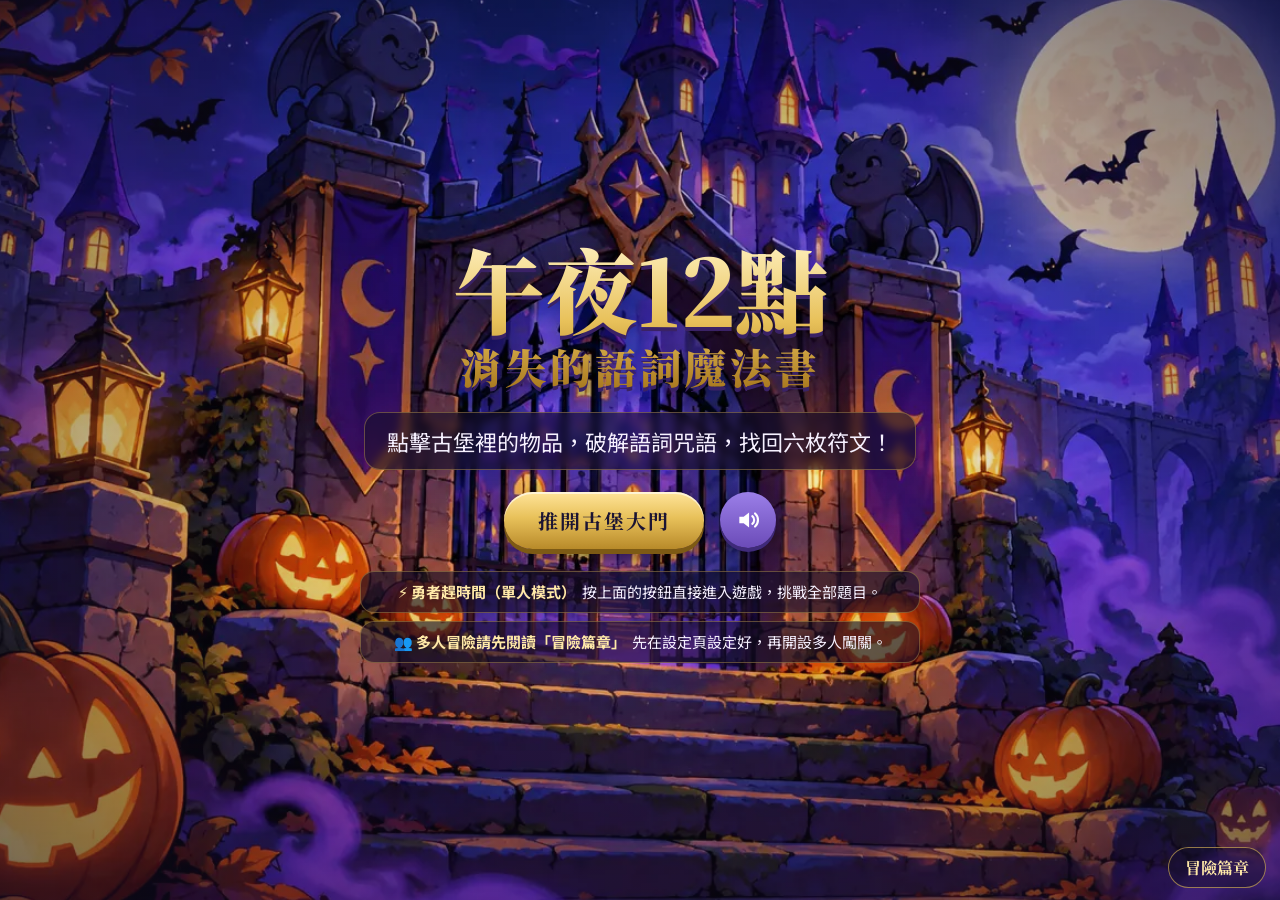
==== index.html @ 828355cd "逐字批改、全班作答監控、學生遮住答案 - 田字格題一字一格、一字 60 分，老師每個字分開批改（多人、單人都一樣） - 多人模式作答中可開全畫面全班作答監控：學生邊寫邊同步，預設遮住，可全開／全關、點" ====
<!DOCTYPE html>
<html lang="zh-Hant-TW">
<head>
<meta charset="UTF-8">
<meta name="viewport" content="width=device-width, initial-scale=1.0, viewport-fit=cover">
<title>語詞闖關遊戲</title>
<link rel="preconnect" href="https://fonts.googleapis.com">
<link rel="stylesheet" href="https://fonts.googleapis.com/css2?family=Noto+Serif+TC:wght@700;900&family=Noto+Sans+TC:wght@400;700&display=swap">
<link rel="stylesheet" href="style.css">
</head>
<body>
<main id="app">
  <!-- 首頁 -->
  <section id="screen-start" class="screen active">
    <div class="bg" id="start-bg"></div><div class="veil"></div><div class="motes"></div>
    <div class="start-inner">
      <h1 id="game-title"></h1>
      <p id="instructions"></p>
      <div class="start-actions">
        <button id="btn-start" class="btn btn-gold" type="button">開始</button>
        <button id="btn-speak" class="btn btn-round" type="button" aria-label="朗讀說明">
          <svg viewBox="0 0 24 24" width="26" height="26" aria-hidden="true"><path d="M4 9h4l5-4v14l-5-4H4z" fill="currentColor"/><path d="M16 8.5a4.5 4.5 0 0 1 0 7M18.5 6a8 8 0 0 1 0 12" stroke="currentColor" stroke-width="2" fill="none" stroke-linecap="round"/></svg>
        </button>
      </div>
      <div class="start-notes">
        <div class="sn"><b>⚡ 勇者趕時間（單人模式）</b>按上面的按鈕直接進入遊戲，挑戰全部題目。</div>
        <a class="sn link" href="adventure.html"><b>👥 多人冒險請先閱讀「冒險篇章」</b>先在設定頁設定好，再開設多人闖關。</a>
      </div>
    </div>
    <span id="custom-tag" class="custom-tag hidden">使用老師自訂題目</span>
    <a class="teacher-link" href="adventure.html">冒險篇章</a>
  </section>

  <!-- 故事 -->
  <section id="screen-story" class="screen">
    <div class="bg" id="story-bg"></div><div class="veil strong"></div><div class="motes"></div>
    <div class="story-wrap">
      <div id="story-card" class="parchment"></div>
      <button id="story-next" class="btn btn-gold" type="button">繼續</button>
    </div>
  </section>

  <!-- 遊戲 -->
  <section id="screen-play" class="screen">
    <div class="bg" id="scene-bg"></div><div class="veil soft"></div><div class="motes"></div>
    <header id="hud">
      <div class="hud-left"><div id="hud-room"></div><div id="hud-spells"></div></div>
      <div class="hud-mid">
        <div id="hud-clock">
          <svg viewBox="0 0 40 40" width="34" height="34" aria-hidden="true"><circle cx="20" cy="20" r="17" fill="#2a1f4a" stroke="#e8c15a" stroke-width="3"/><line id="hand-h" x1="20" y1="20" x2="20" y2="11" stroke="#f6f1ff" stroke-width="3" stroke-linecap="round"/><line id="hand-m" x1="20" y1="20" x2="20" y2="7" stroke="#f28c28" stroke-width="2" stroke-linecap="round"/><circle cx="20" cy="20" r="2.5" fill="#e8c15a"/></svg>
          <span id="clock-text">11:00</span>
        </div>
        <div id="hud-runes"></div>
      </div>
      <div class="hud-right">
        <div id="hud-score"><span class="lbl">分數</span><span id="score">0</span><span id="hud-time" class="hidden"></span></div>
        <button id="btn-grade" class="btn-small grade-btn hidden" type="button" aria-label="老師批改" title="老師長按 2 秒打開">📝<span>老師批改</span><span id="grade-badge" class="badge"></span></button>
        <button id="btn-notes" class="btn-small" type="button" aria-label="線索本">
          <svg viewBox="0 0 24 24" width="22" height="22" aria-hidden="true"><path d="M5 3h11a3 3 0 0 1 3 3v15H8a3 3 0 0 1-3-3z" fill="none" stroke="currentColor" stroke-width="2"/><path d="M9 8h6M9 12h6" stroke="currentColor" stroke-width="2" stroke-linecap="round"/></svg>
          <span>線索本</span><span id="notes-badge" class="badge hidden"></span>
        </button>
      </div>
    </header>
    <div id="scene"><div id="objects"></div><div id="gate-panel" class="hidden"></div></div>
    <button id="cat" type="button" aria-label="黑貓提示"><img id="cat-img" alt="黑貓"></button>
    <div id="bubble" class="hidden"></div>

    <div id="room-intro" class="overlay hidden"><div class="card intro-card">
      <div id="ri-num"></div><h2 id="ri-title"></h2><p id="ri-text"></p>
      <button id="ri-go" class="btn btn-gold" type="button">開始探索</button>
    </div></div>

    <div id="modal" class="overlay hidden"><div id="modal-card" class="card">
      <div id="m-head"><img id="m-img" alt=""><div class="m-headtext"><div id="m-speaker"></div><div id="m-type"></div></div>
        <button id="m-close" class="btn btn-round small" type="button" aria-label="關閉"><svg viewBox="0 0 24 24" width="18" height="18"><path d="M6 6l12 12M18 6L6 18" stroke="currentColor" stroke-width="3" stroke-linecap="round"/></svg></button>
      </div>
      <p id="m-prompt"></p><div id="m-body"></div><div id="m-feedback" class="hidden"></div>
      <div id="m-actions"><span id="m-keyhint"></span><button id="m-continue" class="btn btn-gold hidden" type="button">繼續探索</button></div>
    </div></div>

    <div id="notes" class="overlay hidden"><div class="card">
      <div class="notes-head"><h2>線索本</h2>
        <button id="notes-close" class="btn btn-round small" type="button" aria-label="關閉"><svg viewBox="0 0 24 24" width="18" height="18"><path d="M6 6l12 12M18 6L6 18" stroke="currentColor" stroke-width="3" stroke-linecap="round"/></svg></button>
      </div>
      <div id="notes-list"></div><div id="notes-runes"></div>
    </div></div>

    <div id="rune-get" class="overlay hidden"><div class="card rune-card">
      <div id="rg-rune" class="rune-big"></div><h2 id="rg-title"></h2><p id="rg-text"></p>
      <button id="rg-go" class="btn btn-gold" type="button">前往下一個房間</button>
    </div></div>
  </section>

  <!-- 結局 -->
  <section id="screen-end" class="screen">
    <div class="bg" id="end-bg"></div><div class="veil strong"></div><div class="motes"></div>
    <div class="end-inner">
      <img id="end-cat" alt="">
      <h2 id="end-title"></h2>
      <div class="final"><span class="lbl">最終分數</span><span id="final-score">0</span></div>
      <div id="end-stats"></div>
      <div id="end-review"></div>
      <div id="end-grade" class="end-grade hidden">還有 <b id="end-grade-n">0</b> 題手寫／打字題等老師批改，批改答對會再加分。<button id="end-grade-btn" class="btn btn-violet grade-btn" type="button">📝 老師批改（長按 2 秒）</button></div>
      <div class="end-btns"><button id="btn-another" class="btn btn-gold hidden" type="button">接受另一段冒險</button><button id="btn-restart" class="btn btn-gold" type="button">再玩一次</button></div>
    </div>
  </section>
  <div id="grade-ov" class="grade-ov hidden"><div class="grade-card">
    <h2>📝 老師批改</h2><p class="mute">手寫、打字題由老師判斷對錯：田字格題一個字 60 分，每個字分開批改；手寫作答、打字題整題 100 分。</p>
    <div id="grade-list"></div>
    <button id="grade-close" class="btn btn-gold" type="button">批改完成，回到遊戲</button>
  </div></div>
  <div id="fx"></div>
</main>
<script src="share.js"></script>
<script src="content.js"></script>
<script src="settings.js"></script>
<script src="game.js"></script>
</body>
</html>
---- style.css ----
:root{
  --midnight:#141a3a; --deep:#241a45; --violet:#6b4bb8; --violet2:#8f6fe0;
  --pumpkin:#f28c28; --gold:#e8c15a; --gold-dk:#b88a2a; --ghost:#f6f1ff; --ink:#1b1433;
  --good:#7ee2a8; --bad:#ff8a80; --card:rgba(30,22,60,.95);
  --serif:'Noto Serif TC','Songti TC','PMingLiU',serif;
  --sans:'Noto Sans TC','PingFang TC','Microsoft JhengHei',system-ui,sans-serif;
}
*{box-sizing:border-box}
html,body{margin:0;height:100%;height:100dvh;overflow:hidden;background:#1f1838;color:var(--ghost);font-family:var(--sans);
  -webkit-user-select:none;user-select:none;-webkit-tap-highlight-color:transparent}
img{-webkit-user-drag:none}
button{font-family:inherit;touch-action:manipulation;cursor:pointer}
button:focus{outline:none} button:focus-visible{outline:3px solid var(--gold);outline-offset:3px}
.hidden{display:none!important}
#app{position:fixed;inset:0;overflow:hidden}

/* ---------- screens ---------- */
.screen{position:absolute;inset:0;opacity:0;visibility:hidden;transition:opacity .6s ease,visibility .6s;overflow:hidden}
.screen.active{opacity:1;visibility:visible}
.bg{position:absolute;inset:-3%;background:#1f1838 center/cover no-repeat;animation:drift 28s ease-in-out infinite alternate}
@keyframes drift{from{transform:scale(1.02) translate(0,0)}to{transform:scale(1.08) translate(-1.2%,-1%)}}
.veil{position:absolute;inset:0;background:radial-gradient(ellipse at center,rgba(20,14,40,.05) 30%,rgba(20,14,40,.6) 100%)}
.veil.strong{background:rgba(18,12,38,.55)}
.veil.soft{background:linear-gradient(180deg,rgba(18,12,38,.55) 0%,rgba(18,12,38,.05) 22%,rgba(18,12,38,.1) 70%,rgba(18,12,38,.6) 100%)}
.motes{position:absolute;inset:0;pointer-events:none;overflow:hidden}
.mote{position:absolute;bottom:-10px;width:6px;height:6px;border-radius:50%;background:radial-gradient(circle,#fff6c8,rgba(232,193,90,0) 70%);
  animation:rise linear infinite;opacity:.8}
@keyframes rise{from{transform:translate(0,0)}to{transform:translate(var(--sway),-110vh);opacity:0}}

/* ---------- buttons ---------- */
.btn{border:0;border-radius:999px;font-weight:700;font-size:20px;padding:14px 34px;color:var(--ink);transition:transform .15s,filter .15s}
.btn:active{transform:scale(.96)}
.btn-gold{background:linear-gradient(180deg,#ffe49a,#e8c15a 45%,#b88a2a);font-family:var(--serif);letter-spacing:2px;
  box-shadow:0 5px 0 #7d5a14,0 10px 24px rgba(0,0,0,.45),inset 0 2px 0 rgba(255,255,255,.6)}
.btn-gold:hover{filter:brightness(1.08)}
.btn-round{width:56px;height:56px;padding:0;display:grid;place-items:center;border-radius:50%;
  background:linear-gradient(180deg,#9b7fe8,#6b4bb8);color:#fff;box-shadow:0 4px 0 #3f2a7a,0 8px 18px rgba(0,0,0,.4)}
.btn-round.small{width:38px;height:38px;box-shadow:0 3px 0 #3f2a7a}
.btn-small{display:flex;align-items:center;gap:6px;font-size:15px;padding:8px 14px;border-radius:14px;
  background:rgba(43,30,82,.85);color:var(--ghost);border:1.5px solid rgba(232,193,90,.5);position:relative}
.btn-ghost{background:transparent;border:1.5px solid rgba(232,193,90,.6);color:var(--gold);border-radius:999px;padding:8px 16px;font-size:15px}
.badge{position:absolute;top:-8px;right:-8px;background:var(--pumpkin);color:#fff;font-size:12px;min-width:20px;height:20px;border-radius:10px;
  display:grid;place-items:center;padding:0 5px;animation:pop .4s}

/* ---------- start ---------- */
.start-inner{position:relative;height:100%;display:flex;flex-direction:column;align-items:center;justify-content:center;gap:22px;padding:20px;text-align:center}
#game-title{margin:0;font-family:var(--serif);font-weight:900;font-size:clamp(46px,9vw,92px);line-height:1.1;
  background:linear-gradient(180deg,#fff2c2,#e8c15a 55%,#a8781e);-webkit-background-clip:text;background-clip:text;color:transparent;
  filter:drop-shadow(0 4px 0 #3a2266) drop-shadow(0 10px 22px rgba(0,0,0,.7));animation:titleIn 1.2s cubic-bezier(.2,.9,.3,1.2)}
#game-title .sub{display:block;font-size:.45em;letter-spacing:4px;margin-top:6px}
@keyframes titleIn{from{opacity:0;transform:translateY(-30px) scale(.9)}to{opacity:1;transform:none}}
#instructions{margin:0;max-width:640px;font-size:clamp(17px,2.4vw,22px);background:rgba(20,14,40,.6);padding:12px 22px;border-radius:16px;
  border:1px solid rgba(232,193,90,.35);backdrop-filter:blur(4px)}
.start-actions{display:flex;gap:16px;align-items:center}
.teacher-link{position:absolute;right:14px;bottom:12px;font-size:13px;color:rgba(246,241,255,.65);background:rgba(20,14,40,.5);
  border:1px solid rgba(246,241,255,.25);border-radius:999px;padding:6px 12px}
.custom-tag{position:absolute;left:14px;bottom:12px;font-size:13px;color:#ffe9a8;background:rgba(107,75,184,.6);border-radius:999px;padding:6px 12px}

/* ---------- story ---------- */
.story-wrap{position:relative;height:100%;display:flex;flex-direction:column;align-items:center;justify-content:center;gap:22px;padding:20px}
.parchment{max-width:640px;width:100%;max-height:72vh;overflow:auto;color:#3a2614;font-family:var(--serif);font-size:clamp(16px,2.2vw,20px);line-height:1.85;
  background:radial-gradient(ellipse at 30% 20%,#fbf1d6,#ecd9a8 70%,#d9be82);border-radius:10px;padding:26px 30px;
  box-shadow:0 0 0 3px #b58f4c inset,0 18px 40px rgba(0,0,0,.6);animation:unroll .7s cubic-bezier(.2,.9,.3,1.1)}
@keyframes unroll{from{opacity:0;transform:scaleY(.2)}to{opacity:1;transform:none}}
.parchment p{margin:.4em 0}
.parchment .to{font-weight:700}
.parchment .sig{text-align:right;font-weight:700;margin-top:1em}
.parchment .slam{font-size:1.2em;font-weight:900;color:#7a1f1f;text-align:center}
.story-cat{display:flex;gap:16px;align-items:center;margin-top:10px}
.story-cat img{width:110px;height:110px;object-fit:cover;border-radius:10px;border:3px solid #b58f4c;flex:none}
.shake{animation:shake .5s}
@keyframes shake{10%,90%{transform:translateX(-2px)}20%,80%{transform:translateX(4px)}30%,50%,70%{transform:translateX(-8px)}40%,60%{transform:translateX(8px)}}

/* ---------- HUD ---------- */
#hud{position:absolute;top:0;left:0;right:0;z-index:5;display:flex;justify-content:space-between;align-items:flex-start;gap:8px;padding:10px 14px}
.hud-left{font-family:var(--serif);font-size:15px;text-shadow:0 2px 4px #000;min-width:0}
#hud-room{font-weight:700;color:#ffe9a8;white-space:nowrap;overflow:hidden;text-overflow:ellipsis}
#hud-spells{font-size:13px;opacity:.85}
.hud-mid{display:flex;flex-direction:column;align-items:center;gap:4px}
#hud-clock{display:flex;align-items:center;gap:6px;font-family:var(--serif);font-weight:900;font-size:22px;text-shadow:0 2px 4px #000}
#hud-runes{display:flex;gap:5px}
.rune-dot{width:22px;height:22px;border-radius:50%;border:1.5px solid rgba(232,193,90,.55);background:rgba(20,14,40,.6);
  font-size:11px;display:grid;place-items:center;color:rgba(232,193,90,.4);font-family:var(--serif)}
.rune-dot.on{background:radial-gradient(circle,#fff6c8,#e8c15a);color:var(--ink);box-shadow:0 0 12px #e8c15a;animation:pop .5s}
.hud-right{display:flex;align-items:center;gap:10px}
#hud-score{display:flex;flex-direction:column;align-items:flex-end;line-height:1;font-family:var(--serif)}
#hud-score .lbl{font-size:12px;opacity:.8}
#score{font-size:26px;font-weight:900;color:#ffe9a8;text-shadow:0 2px 6px #000}
#score.bump{animation:bump .4s}
@keyframes bump{50%{transform:scale(1.35);color:#fff}}
@keyframes pop{0%{transform:scale(.3)}70%{transform:scale(1.2)}100%{transform:scale(1)}}

/* ---------- scene / objects ---------- */
#scene{position:absolute;inset:78px 10px 90px;display:flex;align-items:center;justify-content:center}
#objects{display:grid;grid-template-columns:repeat(4,minmax(0,1fr));gap:clamp(6px,2vw,22px) clamp(8px,2.4vw,30px);width:min(100%,940px)}
.obj{background:none;border:0;padding:0;color:var(--ghost);display:flex;flex-direction:column;align-items:center;gap:4px;
  animation:float 4.5s ease-in-out infinite;animation-delay:var(--d,0s)}
.obj:nth-child(1){--d:-.3s}.obj:nth-child(2){--d:-1.4s}.obj:nth-child(3){--d:-2.2s}.obj:nth-child(4){--d:-3.1s}.obj:nth-child(5){--d:-.9s}.obj:nth-child(6){--d:-2.7s}
@keyframes float{50%{transform:translateY(-8px)}}
.spr{position:relative;width:clamp(78px,15vw,150px);aspect-ratio:1;transition:transform .2s}
.spr img{position:relative;width:100%;height:100%;object-fit:contain;filter:hue-rotate(var(--tint,0deg)) drop-shadow(0 8px 10px rgba(0,0,0,.6));z-index:1}
.obj:not(:disabled):hover .spr{transform:scale(1.08) rotate(-2deg)}
.obj:not(:disabled):active .spr{transform:scale(.95)}
.glow{position:absolute;inset:-12%;border-radius:50%;background:radial-gradient(circle,rgba(255,230,140,.75),rgba(242,140,40,.25) 45%,rgba(0,0,0,0) 70%);
  animation:glow 2s ease-in-out infinite;z-index:0}
@keyframes glow{50%{transform:scale(1.15);opacity:.55}}
.obj .lbl{font-size:clamp(12px,1.6vw,15px);font-weight:700;background:rgba(20,14,40,.72);padding:3px 10px;border-radius:999px;
  border:1px solid rgba(232,193,90,.35);white-space:nowrap;max-width:100%;overflow:hidden;text-overflow:ellipsis}
.obj.locked{animation:none}
.obj.locked .spr img{filter:grayscale(1) brightness(.35) blur(3px)}
.obj.locked .spr::after{content:'';position:absolute;inset:-8%;background:radial-gradient(circle,rgba(200,190,230,.5),rgba(120,100,170,.15) 60%,transparent 72%);
  filter:blur(6px);animation:fog 5s ease-in-out infinite;z-index:2}
@keyframes fog{50%{transform:translateX(6px) scale(1.06);opacity:.7}}
.obj.locked .lbl{opacity:.6}
.obj.solved{animation:none;cursor:default}
.obj.solved .spr img{filter:hue-rotate(var(--tint,0deg)) saturate(.6) brightness(.7) drop-shadow(0 6px 8px rgba(0,0,0,.6))}
.check{position:absolute;right:2%;bottom:6%;z-index:3;width:38%;max-width:44px;aspect-ratio:1;border-radius:50%;display:grid;place-items:center;
  background:radial-gradient(circle,#fff6c8,#e8c15a);color:var(--ink);font-family:var(--serif);font-weight:900;font-size:clamp(13px,1.8vw,18px);
  box-shadow:0 0 14px #e8c15a;animation:pop .5s}
.obj.revealing{animation:reveal 1s cubic-bezier(.2,.9,.3,1.3)}
@keyframes reveal{0%{opacity:0;transform:scale(.4);filter:blur(8px)}100%{opacity:1;transform:none;filter:none}}
.obj.seal .spr{width:clamp(84px,16vw,160px)}
.obj.seal:not(.locked):not(.solved) .lbl{background:linear-gradient(180deg,#ffe49a,#e8c15a);color:var(--ink)}
.pointer{position:absolute;width:44px;right:-8px;bottom:-6px;z-index:4;animation:point 1.1s ease-in-out infinite;filter:drop-shadow(0 3px 4px #000)}
@keyframes point{50%{transform:translate(-8px,-8px)}}

/* ---------- cat helper ---------- */
#cat{position:absolute;left:12px;bottom:12px;z-index:6;width:clamp(64px,9vw,92px);aspect-ratio:1;border-radius:50%;padding:0;overflow:hidden;
  border:3px solid var(--gold);background:#2a1f4a;box-shadow:0 6px 18px rgba(0,0,0,.5);animation:catbob 3s ease-in-out infinite}
#cat img{width:100%;height:100%;object-fit:cover}
@keyframes catbob{50%{transform:translateY(-4px) rotate(-3deg)}}
#bubble{position:absolute;left:calc(clamp(64px,9vw,92px) + 24px);bottom:22px;z-index:6;max-width:min(420px,70vw);background:#f6f1ff;color:var(--ink);
  padding:12px 16px;border-radius:16px 16px 16px 4px;font-size:16px;line-height:1.55;box-shadow:0 8px 20px rgba(0,0,0,.45);animation:bubble .35s cubic-bezier(.2,.9,.3,1.3)}
@keyframes bubble{from{opacity:0;transform:translateY(10px) scale(.9)}to{opacity:1;transform:none}}

/* ---------- overlays & cards ---------- */
.overlay{position:absolute;inset:0;z-index:10;display:flex;align-items:center;justify-content:center;padding:14px;background:rgba(10,6,24,.55);
  backdrop-filter:blur(3px);animation:fade .3s}
@keyframes fade{from{opacity:0}}
.card{width:min(680px,100%);max-height:calc(100% - 10px);overflow:auto;background:var(--card);border:2px solid rgba(232,193,90,.55);border-radius:20px;
  padding:20px 22px;box-shadow:0 0 0 6px rgba(107,75,184,.25),0 22px 50px rgba(0,0,0,.6);animation:cardIn .4s cubic-bezier(.2,.9,.3,1.2)}
@keyframes cardIn{from{opacity:0;transform:translateY(24px) scale(.95)}to{opacity:1;transform:none}}
.intro-card{text-align:center}
#ri-num{color:var(--pumpkin);font-family:var(--serif);font-weight:700;letter-spacing:4px}
#ri-title{font-family:var(--serif);font-size:clamp(26px,4vw,36px);margin:6px 0 10px;color:#ffe9a8}
#ri-text{font-size:18px;line-height:1.8;margin:0 0 18px}
#m-head{display:flex;align-items:center;gap:12px;margin-bottom:10px}
#m-img{width:62px;height:62px;object-fit:contain;flex:none;filter:drop-shadow(0 4px 6px rgba(0,0,0,.6))}
.m-headtext{flex:1;min-width:0}
#m-speaker{font-family:var(--serif);font-weight:700;font-size:20px;color:#ffe9a8}
#m-type{font-size:13px;opacity:.75}
#m-prompt{font-size:clamp(17px,2.2vw,20px);line-height:1.8;margin:6px 0 14px}
.opts{display:flex;flex-direction:column;gap:10px}
.opts.grid{display:grid;grid-template-columns:1fr 1fr}
.opt{display:flex;align-items:center;gap:12px;text-align:left;font-size:18px;line-height:1.5;color:var(--ghost);padding:12px 14px;border-radius:14px;
  background:linear-gradient(180deg,rgba(80,58,150,.65),rgba(48,34,100,.75));border:1.5px solid rgba(160,130,240,.6);transition:transform .12s,background .2s}
.opts.grid .opt{font-family:var(--serif);font-size:22px;font-weight:700;padding:14px}
.opt:not(:disabled):hover{transform:translateY(-2px);background:linear-gradient(180deg,rgba(110,80,190,.8),rgba(60,42,120,.85))}
.opt .k{flex:none;width:28px;height:28px;border-radius:50%;display:grid;place-items:center;font-size:14px;font-family:var(--sans);
  background:rgba(232,193,90,.18);color:var(--gold);border:1px solid rgba(232,193,90,.5)}
.opt.correct{background:linear-gradient(180deg,#7a5c14,#5a420c);border-color:var(--gold);box-shadow:0 0 18px rgba(232,193,90,.6);color:#fff}
.opt.correct .k{background:var(--gold);color:var(--ink)}
.opt.wrong{opacity:.45;border-color:var(--bad);text-decoration:line-through;text-decoration-color:var(--bad)}
.opt.spent{opacity:.45}
.opt:disabled{cursor:default}
#m-feedback{margin-top:14px;padding:12px 14px;border-radius:14px;line-height:1.75;font-size:16px;display:flex;flex-direction:column;gap:4px;animation:cardIn .35s}
#m-feedback.good{background:rgba(126,226,168,.12);border:1.5px solid rgba(126,226,168,.55)}
#m-feedback.hint{background:rgba(242,140,40,.12);border:1.5px solid rgba(242,140,40,.6)}
#m-feedback.reveal{background:rgba(143,111,224,.16);border:1.5px solid rgba(143,111,224,.7)}
.fb-title{font-weight:700;font-size:17px}
#m-feedback.good .fb-title{color:var(--good)} #m-feedback.hint .fb-title{color:#ffb36b} #m-feedback.reveal .fb-title{color:#c9b5ff}
.clue{color:#ffe08a;border-top:1px dashed rgba(232,193,90,.45);padding-top:6px;margin-top:4px}
#m-actions{display:flex;justify-content:space-between;align-items:center;margin-top:14px;gap:10px}
#m-keyhint{font-size:13px;opacity:.6}
.shake-card{animation:shake .45s}

/* puzzles */
.puz-row{display:flex;justify-content:center;gap:clamp(8px,2vw,18px);flex-wrap:wrap;margin:6px 0 14px}
.tile{width:clamp(70px,13vw,96px);aspect-ratio:1;border-radius:50%;border:3px solid rgba(255,255,255,.5);position:relative;display:flex;flex-direction:column;
  align-items:center;justify-content:center;gap:2px;box-shadow:0 6px 14px rgba(0,0,0,.5);transition:transform .15s,box-shadow .2s;filter:brightness(.75) saturate(.8)}
.tile span:first-child{font-family:var(--serif);font-weight:900;font-size:clamp(22px,3.5vw,30px)}
.tile small{font-size:12px;color:var(--ink);font-weight:700}
.tile:hover{transform:translateY(-3px)}
.tile.lit{filter:none;box-shadow:0 0 0 3px #fff,0 0 26px currentColor;transform:scale(1.06)}
.tile .ord{position:absolute;top:-6px;right:-6px;width:24px;height:24px;border-radius:50%;background:var(--pumpkin);color:#fff;font-size:13px;display:grid;place-items:center;animation:pop .3s}
.tile.err{animation:shake .45s}
.seq-track{display:flex;justify-content:center;gap:10px;margin-bottom:10px}
.seq-slot{width:52px;height:52px;border-radius:12px;border:2px dashed rgba(232,193,90,.6);display:grid;place-items:center;font-family:var(--serif);
  font-weight:900;font-size:22px;color:var(--ink);transition:background .2s}
.puz-tools{display:flex;justify-content:center;gap:10px;margin:8px 0}
.mini-clues{background:rgba(20,14,40,.6);border-radius:12px;padding:10px 14px;font-size:15px;line-height:1.7;color:#ffe08a}
.mini-clues div+div{border-top:1px dashed rgba(232,193,90,.3);padding-top:4px;margin-top:4px}
.code-wrap{display:flex;flex-direction:column;align-items:center;gap:14px;margin:8px 0 12px;padding:16px;border-radius:18px;
  background:radial-gradient(circle,#4a3612,#2a1d08);border:3px solid var(--gold-dk);box-shadow:inset 0 0 20px rgba(0,0,0,.7)}
.code-wrap.err{animation:shake .45s}
.dials{display:flex;gap:12px}
.dial{display:flex;flex-direction:column;align-items:center;gap:4px}
.dial-btn{background:rgba(232,193,90,.2);color:var(--gold);border:1px solid var(--gold-dk);border-radius:10px;width:52px;height:36px;display:grid;place-items:center}
.dv{width:56px;height:68px;border-radius:10px;background:linear-gradient(180deg,#fff2c2,#e8c15a);color:var(--ink);font-family:var(--serif);font-weight:900;
  font-size:40px;display:grid;place-items:center;box-shadow:inset 0 -6px 10px rgba(0,0,0,.25)}
.dv.roll{animation:roll .25s}
@keyframes roll{from{transform:translateY(-14px);opacity:.3}}
.stairs{display:grid;grid-template-columns:repeat(4,1fr);gap:10px;margin:6px 0 12px}
.stair{background:rgba(48,34,100,.7);border:1.5px solid rgba(160,130,240,.6);border-radius:14px;padding:10px 6px;color:var(--ghost);display:flex;flex-direction:column;align-items:center;gap:4px;font-size:14px}
.stair svg{width:100%;max-width:90px}
.stair.correct{border-color:var(--gold);box-shadow:0 0 18px rgba(232,193,90,.7)}
.stair.wrong{opacity:.4}

/* notes */
.notes-head{display:flex;justify-content:space-between;align-items:center}
.notes-head h2{margin:0;font-family:var(--serif);color:#ffe9a8}
#notes-list{margin-top:12px;display:flex;flex-direction:column;gap:8px}
.note{background:radial-gradient(ellipse at 30% 20%,#fbf1d6,#ecd9a8);color:#3a2614;border-radius:10px;padding:10px 14px;line-height:1.65;font-family:var(--serif);
  animation:cardIn .35s backwards}
.note .from{display:block;font-size:13px;color:#8a5a20;font-family:var(--sans);font-weight:700}
.note-empty{opacity:.7;line-height:1.7}
#notes-runes{display:flex;flex-wrap:wrap;gap:8px;margin-top:12px}
.rune-chip{background:radial-gradient(circle,#fff6c8,#e8c15a);color:var(--ink);border-radius:999px;padding:4px 12px;font-size:14px;font-weight:700}

/* rune get */
.rune-card{text-align:center}
.rune-big{width:120px;height:120px;margin:6px auto 12px;border-radius:50%;display:grid;place-items:center;font-family:var(--serif);font-weight:900;font-size:40px;color:var(--ink);
  background:radial-gradient(circle at 40% 35%,#fffbe6,#e8c15a 60%,#a8781e);box-shadow:0 0 0 6px rgba(232,193,90,.3),0 0 60px #e8c15a;
  animation:runeIn 1.2s cubic-bezier(.2,.9,.3,1.3)}
@keyframes runeIn{0%{transform:scale(0) rotate(-200deg);opacity:0}100%{transform:none;opacity:1}}
#rg-title{font-family:var(--serif);color:#ffe9a8;margin:0 0 8px}
#rg-text{line-height:1.8;font-size:17px;margin:0 0 18px}

/* gate */
#gate-panel{width:min(760px,100%);background:var(--card);border:2px solid rgba(232,193,90,.55);border-radius:20px;padding:20px;text-align:center;line-height:1.7;
  font-size:17px;animation:cardIn .5s}
.gate-slots{display:grid;grid-template-columns:repeat(6,1fr);gap:8px;margin:14px 0}
.gslot{display:flex;flex-direction:column;align-items:center;gap:4px;font-size:14px}
.hole{width:clamp(44px,8vw,64px);aspect-ratio:1;border-radius:50%;background:#120c26;box-shadow:inset 0 4px 12px #000;border:2px solid #4b3a7a;display:grid;place-items:center;
  font-family:var(--serif);font-weight:900;font-size:clamp(14px,2vw,18px);color:var(--ink);transition:all .3s}
.gslot.next .hole{border-color:var(--gold);box-shadow:inset 0 4px 12px #000,0 0 16px rgba(232,193,90,.8);animation:glow 1.4s infinite}
.gslot.filled .hole{background:radial-gradient(circle,#fff6c8,#e8c15a);box-shadow:0 0 18px #e8c15a;animation:pop .4s}
.gate-runes{display:flex;justify-content:center;flex-wrap:wrap;gap:10px;margin-top:8px}
.grune{width:64px;height:64px;border-radius:50%;border:0;font-family:var(--serif);font-weight:900;font-size:18px;color:var(--ink);
  background:radial-gradient(circle at 40% 35%,#fffbe6,#e8c15a 60%,#a8781e);box-shadow:0 0 14px rgba(232,193,90,.7)}
.grune.err{animation:shake .45s}
.gate-fb{min-height:1.6em;color:#ffb36b}

/* fx */
#fx{position:absolute;inset:0;pointer-events:none;z-index:20}
.float{position:absolute;transform:translate(-50%,-50%);font-family:var(--serif);font-weight:900;font-size:34px;color:#ffe9a8;text-shadow:0 0 12px #e8c15a,0 3px 0 #7d5a14;
  animation:floatUp 1.3s ease-out forwards}
@keyframes floatUp{to{transform:translate(-50%,-140%);opacity:0}}
.spark{position:absolute;width:8px;height:8px;border-radius:50%;background:radial-gradient(circle,#fff,#ffd36b 50%,rgba(242,140,40,0));
  animation:spark .9s ease-out forwards}
@keyframes spark{to{transform:translate(var(--dx),var(--dy)) scale(.2);opacity:0}}

/* end */
.end-inner{position:relative;height:100%;overflow:auto;display:flex;flex-direction:column;align-items:center;justify-content:center;gap:12px;padding:20px;text-align:center}
#end-cat{width:120px;height:120px;border-radius:50%;object-fit:cover;border:4px solid var(--gold);box-shadow:0 0 30px rgba(232,193,90,.6);animation:catbob 3s infinite}
#end-title{font-family:var(--serif);font-size:clamp(30px,5vw,46px);margin:0;color:#ffe9a8;text-shadow:0 4px 12px #000}
.final{display:flex;flex-direction:column;align-items:center}
.final .lbl{font-size:15px;opacity:.8}
#final-score{font-family:var(--serif);font-weight:900;font-size:64px;color:#ffe9a8;text-shadow:0 0 20px #e8c15a}
#end-stats{display:grid;grid-template-columns:repeat(2,minmax(140px,1fr));gap:8px;width:min(480px,100%)}
.stat{background:rgba(20,14,40,.7);border:1px solid rgba(232,193,90,.4);border-radius:12px;padding:8px 10px;font-size:14px;display:flex;flex-direction:column}
.stat b{font-size:20px;color:#ffe9a8}
#end-review{max-width:560px;line-height:1.7;background:rgba(20,14,40,.6);border-radius:12px;padding:10px 16px}

/* 冒險篇章追加 */
.start-notes{display:flex;flex-direction:column;gap:8px;max-width:560px;width:100%}
.sn{display:block;background:rgba(20,14,40,.62);border:1px solid rgba(232,193,90,.35);border-radius:14px;padding:8px 14px;font-size:15px;line-height:1.6;color:var(--ghost);text-decoration:none}
.sn b{color:#ffe9a8;margin-right:6px}
.sn.link:hover{border-color:var(--gold);background:rgba(43,30,82,.8)}
/* 打字、手寫作答 */
:root{--pad-bg:#fffaf0;--pad-grid:rgba(184,138,42,.55);--pad-guide:rgba(91,143,76,.35)}
.free{display:flex;flex-direction:column;gap:10px}
.free textarea,.free input[type=text]{width:100%;font-size:20px;padding:12px;border-radius:12px;border:2px solid #b58f4c;background:#fffdf4;color:#3a2614;font-family:var(--sans);resize:vertical}
.free textarea{min-height:110px}
.cells-wrap{height:min(46vh,340px);display:flex}
.cells{flex:1;min-height:0;display:grid;gap:12px;justify-content:center;align-content:center}
.cell-box{display:flex;flex-direction:column;gap:4px;width:var(--cell)}
canvas.cell{width:var(--cell);height:var(--cell);display:block;background:var(--pad-bg);border:2px solid var(--gold);border-radius:6px}
.cell-tools{display:grid;grid-template-columns:repeat(auto-fit,minmax(0,1fr));gap:3px;height:48px}
.cell-tools button{padding:0 .1em;font-size:1.05rem;display:flex;flex-direction:column;align-items:center;justify-content:center;line-height:1.1;border-radius:8px;border:1.5px solid rgba(232,193,90,.5);background:rgba(43,30,82,.85);color:var(--ghost)}
.cell-tools button span{font-size:.72rem;font-weight:600}
.cell-tools button.on{background:var(--gold);color:var(--ink)}
.cell-count{display:flex;gap:8px;align-items:center;justify-content:center;font-weight:700}
.cell-count button{border:1.5px solid rgba(232,193,90,.5);background:rgba(43,30,82,.85);color:var(--ghost);border-radius:10px;padding:6px 14px;font-size:16px}
.cell-count button.on{background:var(--gold);color:var(--ink)}
.ink-view{width:100%;height:min(30vh,220px);display:block}
.model{background:rgba(232,193,90,.14);border:1.5px solid rgba(232,193,90,.6);border-radius:12px;padding:10px 14px;font-size:18px;line-height:1.6}
.model b{color:#ffe9a8}
.self-judge{display:flex;gap:10px;justify-content:center;flex-wrap:wrap}
.btn-violet{background:linear-gradient(180deg,#9b7fe8,#6b4bb8);color:#fff;box-shadow:0 5px 0 #3f2a7a,0 10px 24px rgba(0,0,0,.4);font-family:var(--serif)}
.kai{font-family:"TW-Kai","BiauKai","DFKai-SB","標楷體","Kaiti TC",serif}
.teacher-link{font-size:16px;font-family:var(--serif);font-weight:700;color:#ffe9a8;padding:8px 16px;border-color:rgba(232,193,90,.6);text-decoration:none}
#hud-time{font-size:13px;margin-top:3px;color:#f6f1ff;opacity:.9}
.qtimer{position:relative;height:26px;border-radius:999px;background:rgba(20,14,40,.7);border:1.5px solid rgba(232,193,90,.5);overflow:hidden;margin:4px 0 8px}
.qtimer i{position:absolute;left:0;top:0;bottom:0;background:linear-gradient(90deg,#e8c15a,#f28c28);transition:width .2s linear}
.qtimer span{position:relative;display:block;text-align:center;font-weight:700;font-size:14px;line-height:23px;color:#fff;text-shadow:0 1px 3px #000}
.qtimer.low i{background:linear-gradient(90deg,#ff8a80,#d9534f)} .qtimer.low{animation:shake .5s infinite}
.end-btns{display:flex;gap:12px;flex-wrap:wrap;justify-content:center}

@media (max-width:640px){
  #objects{grid-template-columns:repeat(3,minmax(0,1fr))}
  #scene{inset:128px 6px 100px;overflow:auto}
  .hud-left{text-align:center}
  .opts.grid{grid-template-columns:1fr 1fr}
  .stairs{grid-template-columns:repeat(2,1fr)}
  .gate-slots{grid-template-columns:repeat(3,1fr)}
  #hud{flex-wrap:wrap}
  .hud-left{order:1;width:100%}
}
@media (prefers-reduced-motion:reduce){*{animation-duration:.01s!important;animation-iteration-count:1!important}}
/* 老師批改（單人模式） */
.grade-btn{position:relative;overflow:hidden}
.grade-btn.pressing::after{content:"";position:absolute;left:0;bottom:0;height:4px;background:#ffe066;animation:gpress 1.5s linear forwards}
@keyframes gpress{from{width:0}to{width:100%}}
#btn-grade{-webkit-user-select:none;user-select:none;-webkit-touch-callout:none;touch-action:none}
.end-grade{margin:12px auto;max-width:560px;padding:12px 14px;border:1.5px solid rgba(232,193,90,.6);border-radius:14px;background:rgba(28,18,56,.75);line-height:1.6}
.end-grade .btn{display:block;margin:10px auto 0;-webkit-user-select:none;user-select:none;-webkit-touch-callout:none;touch-action:none}
.grade-ov{position:fixed;inset:0;z-index:80;background:rgba(10,6,24,.82);display:flex;align-items:flex-start;justify-content:center;overflow:auto;padding:24px 12px}
.grade-ov.hidden{display:none}
.grade-card{width:min(760px,100%);background:#22163f;border:2px solid #e8c15a;border-radius:18px;padding:18px;color:#f6efff}
.grade-card h2{margin:0 0 4px}
.gitem{border:1.5px solid rgba(232,193,90,.35);border-radius:14px;padding:12px;margin:12px 0;background:rgba(255,255,255,.04)}
.gitem.ok{border-color:#6fd38a}.gitem.ng{border-color:#ff8a80}
.gitem .gq{font-weight:700;margin-bottom:6px}
.gitem .gref{margin-bottom:6px}
.gitem .gans{background:#fffaf0;color:#2a1d3d;border-radius:10px;padding:10px 12px;font-size:20px;white-space:pre-wrap}
.gitem canvas.ink-view{display:block;max-width:100%;margin:6px 0;border-radius:8px}
.gitem .gbtns{display:flex;gap:10px;margin-top:10px;align-items:center}
.gitem .gres{font-weight:700}
#grade-close{display:block;margin:14px auto 0}
.gitem .cell-marks{display:flex;flex-wrap:wrap;gap:8px}
.gitem .cell-marks .cm{display:flex;align-items:center;gap:4px;background:rgba(255,255,255,.08);border-radius:10px;padding:4px 8px}
.gitem .cell-marks button{min-width:40px;padding:6px 10px;border-radius:8px;border:1.5px solid rgba(232,193,90,.5);background:transparent;color:#f6efff;font-size:17px;cursor:pointer}
.gitem .cell-marks button.on{background:#e8c15a;color:#2a1d3d}
.gitem .gbtns{flex-wrap:wrap}
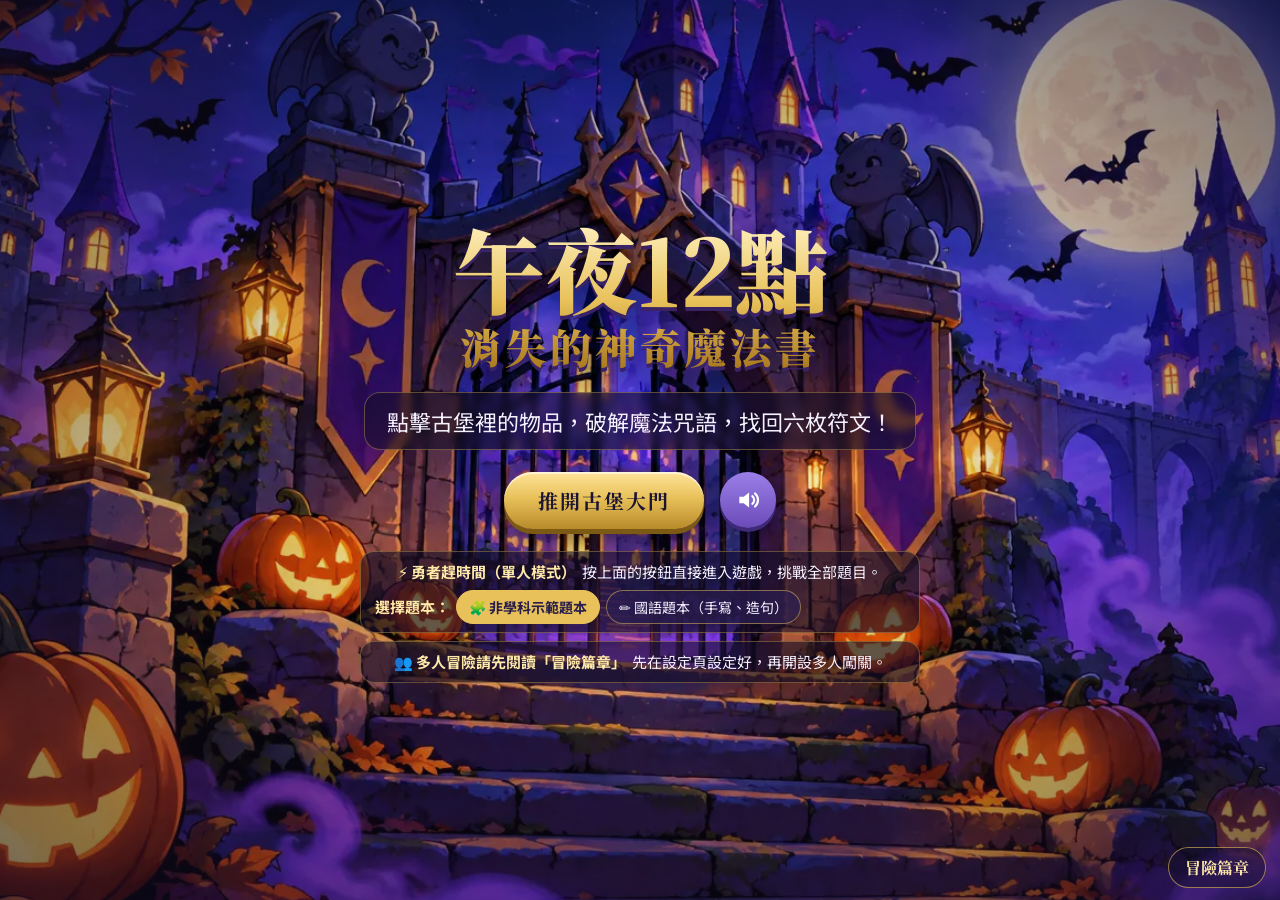
==== commit 50431648: "換成兩套範例題本：非學科示範題本（課室大富翁）與國語題本（師生同步出題09，38題全收），單人首頁可選題本 Co-Authored-By: Claude Opus 5.5 <noreply@anthr" ====
--- a/index.html
+++ b/index.html
@@ -23,7 +23,8 @@
         </button>
       </div>
       <div class="start-notes">
-        <div class="sn"><b>⚡ 勇者趕時間（單人模式）</b>按上面的按鈕直接進入遊戲，挑戰全部題目。</div>
+        <div class="sn"><b>⚡ 勇者趕時間（單人模式）</b>按上面的按鈕直接進入遊戲，挑戰全部題目。
+          <div id="book-pick" class="book-pick hidden"><span>選擇題本：</span><button type="button" data-b="fun">🧩 非學科示範題本</button><button type="button" data-b="guoyu">✏️ 國語題本（手寫、造句）</button></div></div>
         <a class="sn link" href="adventure.html"><b>👥 多人冒險請先閱讀「冒險篇章」</b>先在設定頁設定好，再開設多人闖關。</a>
       </div>
     </div>
@@ -54,7 +55,7 @@
       </div>
       <div class="hud-right">
         <div id="hud-score"><span class="lbl">分數</span><span id="score">0</span><span id="hud-time" class="hidden"></span></div>
-        <button id="btn-grade" class="btn-small grade-btn hidden" type="button" aria-label="老師批改" title="老師長按 2 秒打開">📝<span>老師批改</span><span id="grade-badge" class="badge"></span></button>
+        <button id="btn-grade" class="btn-small grade-btn hidden" type="button" aria-label="老師批改">📝<span>老師批改</span><span id="grade-badge" class="badge"></span></button>
         <button id="btn-notes" class="btn-small" type="button" aria-label="線索本">
           <svg viewBox="0 0 24 24" width="22" height="22" aria-hidden="true"><path d="M5 3h11a3 3 0 0 1 3 3v15H8a3 3 0 0 1-3-3z" fill="none" stroke="currentColor" stroke-width="2"/><path d="M9 8h6M9 12h6" stroke="currentColor" stroke-width="2" stroke-linecap="round"/></svg>
           <span>線索本</span><span id="notes-badge" class="badge hidden"></span>
@@ -100,7 +101,7 @@
       <div class="final"><span class="lbl">最終分數</span><span id="final-score">0</span></div>
       <div id="end-stats"></div>
       <div id="end-review"></div>
-      <div id="end-grade" class="end-grade hidden">還有 <b id="end-grade-n">0</b> 題手寫／打字題等老師批改，批改答對會再加分。<button id="end-grade-btn" class="btn btn-violet grade-btn" type="button">📝 老師批改（長按 2 秒）</button></div>
+      <div id="end-grade" class="end-grade hidden">還有 <b id="end-grade-n">0</b> 題手寫／打字題等老師批改，批改答對會再加分。<button id="end-grade-btn" class="btn btn-violet grade-btn" type="button">📝 老師批改</button></div>
       <div class="end-btns"><button id="btn-another" class="btn btn-gold hidden" type="button">接受另一段冒險</button><button id="btn-restart" class="btn btn-gold" type="button">再玩一次</button></div>
     </div>
   </section>
@@ -113,6 +114,7 @@
 </main>
 <script src="share.js"></script>
 <script src="content.js"></script>
+<script src="content-guoyu.js"></script>
 <script src="settings.js"></script>
 <script src="game.js"></script>
 </body>
--- a/style.css
+++ b/style.css
@@ -266,6 +266,10 @@
 .start-notes{display:flex;flex-direction:column;gap:8px;max-width:560px;width:100%}
 .sn{display:block;background:rgba(20,14,40,.62);border:1px solid rgba(232,193,90,.35);border-radius:14px;padding:8px 14px;font-size:15px;line-height:1.6;color:var(--ghost);text-decoration:none}
 .sn b{color:#ffe9a8;margin-right:6px}
+.book-pick{display:flex;flex-wrap:wrap;align-items:center;gap:6px;margin-top:6px}
+.book-pick span{color:#ffe9a8;font-weight:700}
+.book-pick button{font:inherit;font-size:14px;padding:5px 12px;border-radius:999px;border:1px solid rgba(232,193,90,.5);background:rgba(43,30,82,.7);color:var(--ghost);cursor:pointer}
+.book-pick button.on{background:var(--gold);color:#2a1f4a;border-color:var(--gold);font-weight:700}
 .sn.link:hover{border-color:var(--gold);background:rgba(43,30,82,.8)}
 /* 打字、手寫作答 */
 :root{--pad-bg:#fffaf0;--pad-grid:rgba(184,138,42,.55);--pad-guide:rgba(91,143,76,.35)}
@@ -333,3 +337,8 @@
 .gitem .cell-marks button{min-width:40px;padding:6px 10px;border-radius:8px;border:1.5px solid rgba(232,193,90,.5);background:transparent;color:#f6efff;font-size:17px;cursor:pointer}
 .gitem .cell-marks button.on{background:#e8c15a;color:#2a1d3d}
 .gitem .gbtns{flex-wrap:wrap}
+/* 選擇題：先選再送出 */
+.opt.sel{border-color:#ffe066;box-shadow:0 0 0 3px rgba(255,224,102,.55),0 0 16px rgba(255,224,102,.35)}
+.opt-go{display:block;margin:12px auto 0;min-width:200px}
+.opt-go:disabled{opacity:.45;cursor:default}
+.gitem .levels button{min-width:52px}
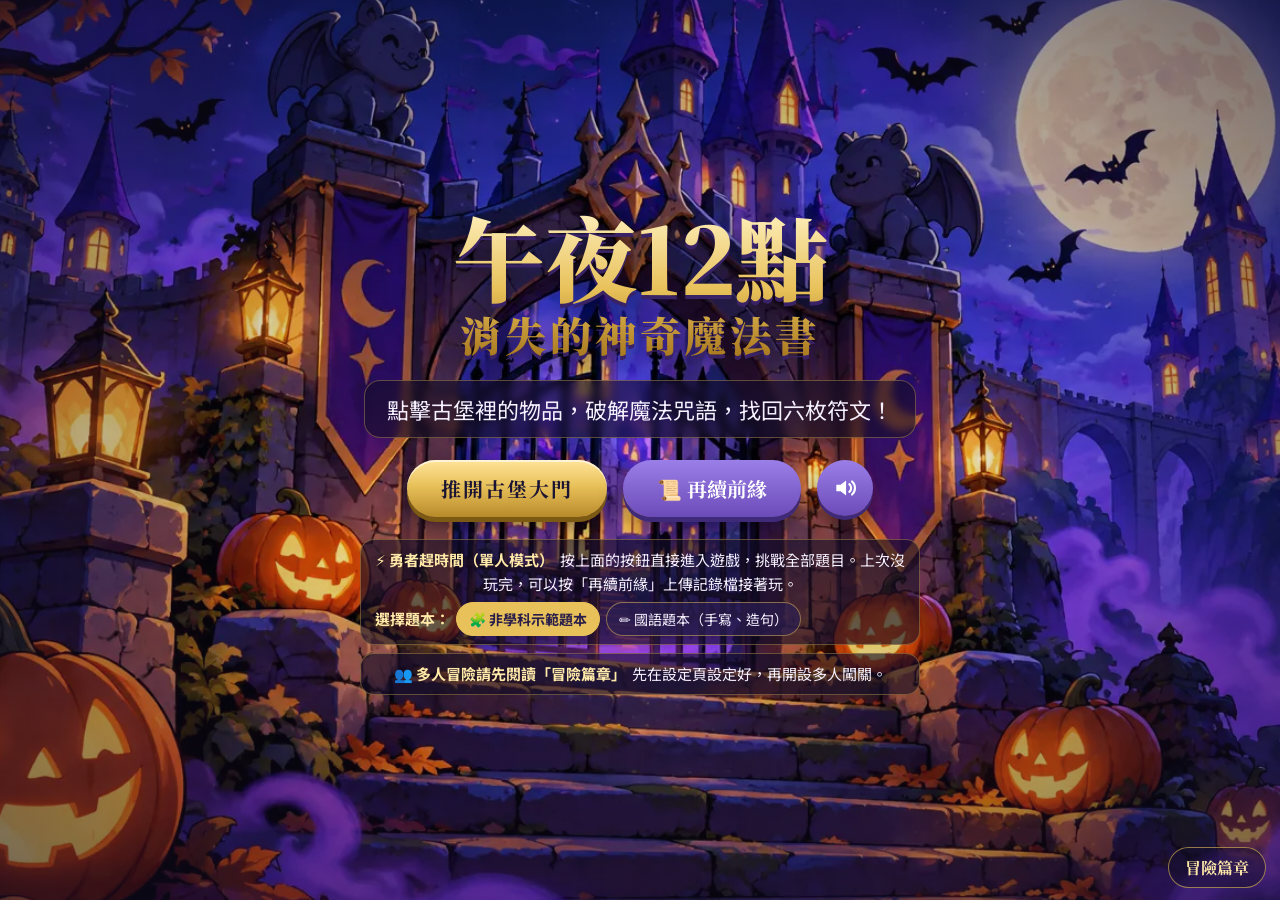
==== commit 8f159777: "選總題數平均分到房間（最少18題）、加入存檔與讀檔（單人與多人，學號認回英雄） Co-Authored-By: Claude Opus 5.5 <noreply@anthropic.com> Clau" ====
--- a/index.html
+++ b/index.html
@@ -18,12 +18,14 @@
       <p id="instructions"></p>
       <div class="start-actions">
         <button id="btn-start" class="btn btn-gold" type="button">開始</button>
+        <button id="btn-load" class="btn btn-violet" type="button">📜 再續前緣</button>
+        <input type="file" id="load-file" accept=".json,application/json" hidden>
         <button id="btn-speak" class="btn btn-round" type="button" aria-label="朗讀說明">
           <svg viewBox="0 0 24 24" width="26" height="26" aria-hidden="true"><path d="M4 9h4l5-4v14l-5-4H4z" fill="currentColor"/><path d="M16 8.5a4.5 4.5 0 0 1 0 7M18.5 6a8 8 0 0 1 0 12" stroke="currentColor" stroke-width="2" fill="none" stroke-linecap="round"/></svg>
         </button>
       </div>
       <div class="start-notes">
-        <div class="sn"><b>⚡ 勇者趕時間（單人模式）</b>按上面的按鈕直接進入遊戲，挑戰全部題目。
+        <div class="sn"><b>⚡ 勇者趕時間（單人模式）</b>按上面的按鈕直接進入遊戲，挑戰全部題目。上次沒玩完，可以按「再續前緣」上傳記錄檔接著玩。
           <div id="book-pick" class="book-pick hidden"><span>選擇題本：</span><button type="button" data-b="fun">🧩 非學科示範題本</button><button type="button" data-b="guoyu">✏️ 國語題本（手寫、造句）</button></div></div>
         <a class="sn link" href="adventure.html"><b>👥 多人冒險請先閱讀「冒險篇章」</b>先在設定頁設定好，再開設多人闖關。</a>
       </div>
@@ -56,6 +58,7 @@
       <div class="hud-right">
         <div id="hud-score"><span class="lbl">分數</span><span id="score">0</span><span id="hud-time" class="hidden"></span></div>
         <button id="btn-grade" class="btn-small grade-btn hidden" type="button" aria-label="老師批改">📝<span>老師批改</span><span id="grade-badge" class="badge"></span></button>
+        <button id="btn-save" class="btn-small" type="button" aria-label="存檔">💾<span>存檔</span></button>
         <button id="btn-notes" class="btn-small" type="button" aria-label="線索本">
           <svg viewBox="0 0 24 24" width="22" height="22" aria-hidden="true"><path d="M5 3h11a3 3 0 0 1 3 3v15H8a3 3 0 0 1-3-3z" fill="none" stroke="currentColor" stroke-width="2"/><path d="M9 8h6M9 12h6" stroke="currentColor" stroke-width="2" stroke-linecap="round"/></svg>
           <span>線索本</span><span id="notes-badge" class="badge hidden"></span>
--- a/style.css
+++ b/style.css
@@ -38,6 +38,7 @@
 .btn-round.small{width:38px;height:38px;box-shadow:0 3px 0 #3f2a7a}
 .btn-small{display:flex;align-items:center;gap:6px;font-size:15px;padding:8px 14px;border-radius:14px;
   background:rgba(43,30,82,.85);color:var(--ghost);border:1.5px solid rgba(232,193,90,.5);position:relative}
+.btn-small:disabled{opacity:.45;cursor:not-allowed}
 .btn-ghost{background:transparent;border:1.5px solid rgba(232,193,90,.6);color:var(--gold);border-radius:999px;padding:8px 16px;font-size:15px}
 .badge{position:absolute;top:-8px;right:-8px;background:var(--pumpkin);color:#fff;font-size:12px;min-width:20px;height:20px;border-radius:10px;
   display:grid;place-items:center;padding:0 5px;animation:pop .4s}
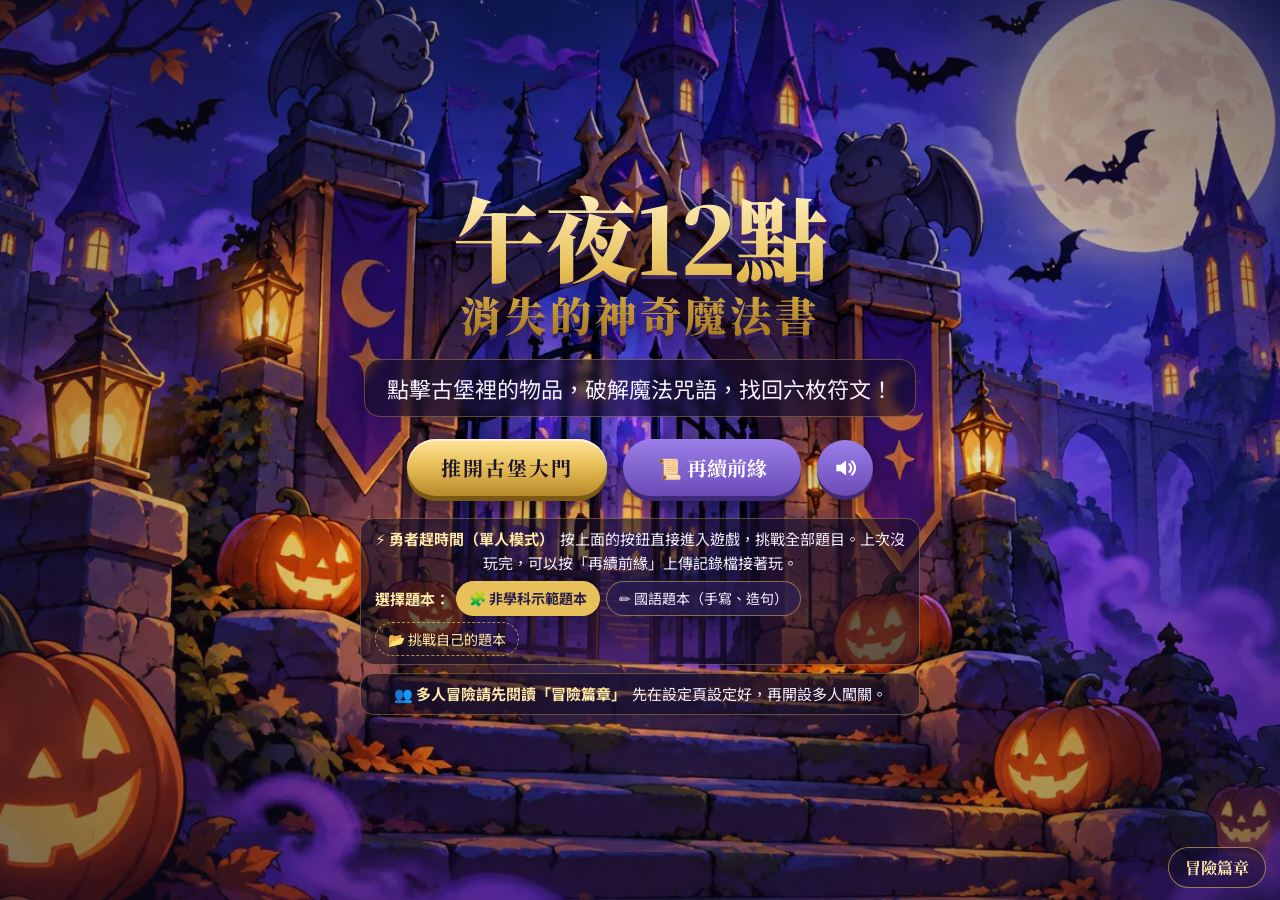
==== commit 0769de34: "移除換題本頁的題本來源說明；首頁加「挑戰自己的題本」；套用後可直接用預設設定開始單人或多人冒險 Co-Authored-By: Claude Opus 5.5 <noreply@anthropic.c" ====
--- a/index.html
+++ b/index.html
@@ -26,7 +26,7 @@
       </div>
       <div class="start-notes">
         <div class="sn"><b>⚡ 勇者趕時間（單人模式）</b>按上面的按鈕直接進入遊戲，挑戰全部題目。上次沒玩完，可以按「再續前緣」上傳記錄檔接著玩。
-          <div id="book-pick" class="book-pick hidden"><span>選擇題本：</span><button type="button" data-b="fun">🧩 非學科示範題本</button><button type="button" data-b="guoyu">✏️ 國語題本（手寫、造句）</button></div></div>
+          <div id="book-pick" class="book-pick hidden"><span>選擇題本：</span><button type="button" data-b="fun">🧩 非學科示範題本</button><button type="button" data-b="guoyu">✏️ 國語題本（手寫、造句）</button><a class="own" href="teacher.html">📂 挑戰自己的題本</a></div></div>
         <a class="sn link" href="adventure.html"><b>👥 多人冒險請先閱讀「冒險篇章」</b>先在設定頁設定好，再開設多人闖關。</a>
       </div>
     </div>
--- a/style.css
+++ b/style.css
@@ -270,6 +270,7 @@
 .book-pick{display:flex;flex-wrap:wrap;align-items:center;gap:6px;margin-top:6px}
 .book-pick span{color:#ffe9a8;font-weight:700}
 .book-pick button{font:inherit;font-size:14px;padding:5px 12px;border-radius:999px;border:1px solid rgba(232,193,90,.5);background:rgba(43,30,82,.7);color:var(--ghost);cursor:pointer}
+.book-pick a.own{font-size:14px;padding:5px 12px;border-radius:999px;border:1px dashed rgba(232,193,90,.7);color:#ffe9a8;text-decoration:none}
 .book-pick button.on{background:var(--gold);color:#2a1f4a;border-color:var(--gold);font-weight:700}
 .sn.link:hover{border-color:var(--gold);background:rgba(43,30,82,.8)}
 /* 打字、手寫作答 */
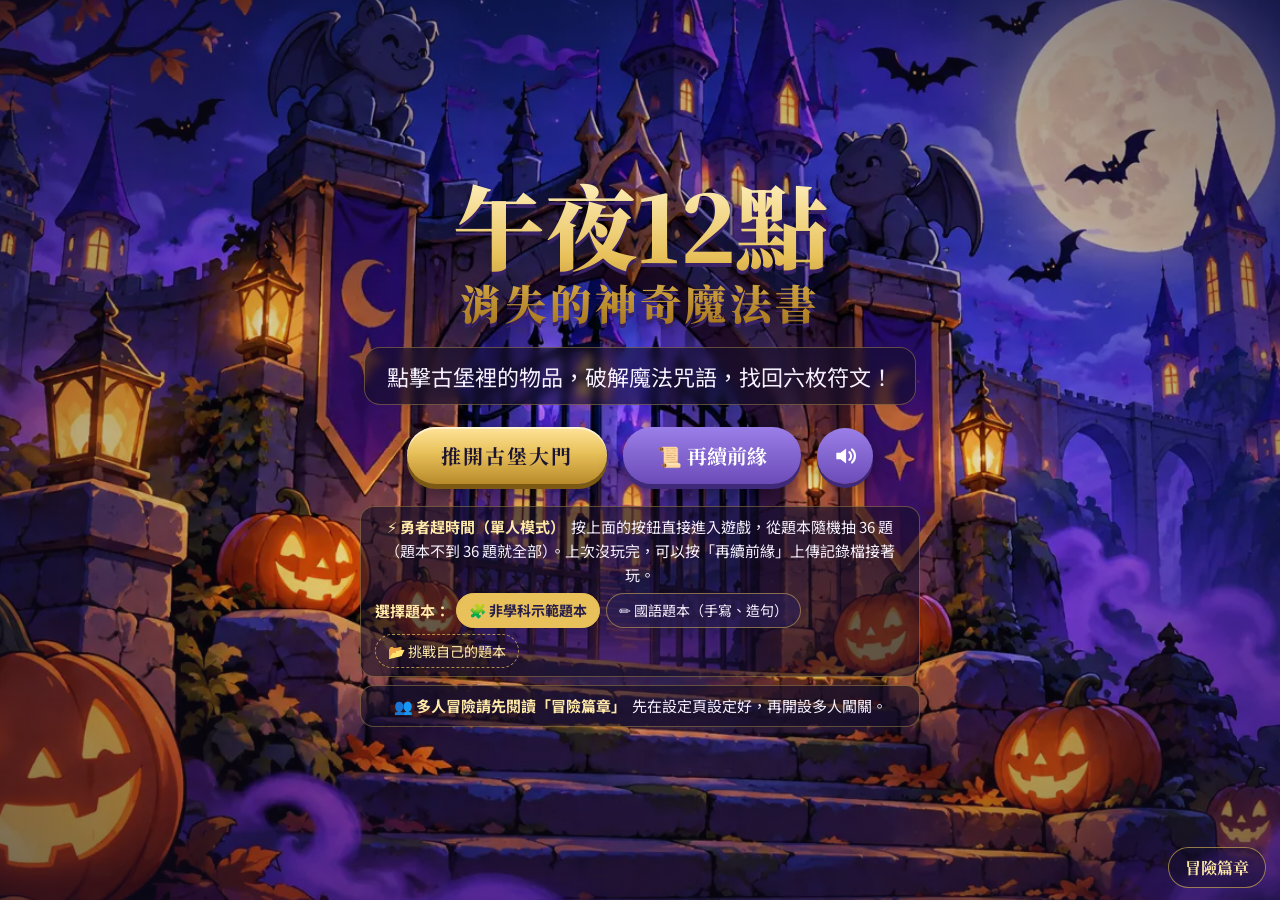
==== commit 41956bc2: "題本題數不限：快速進入預設隨機抽 36 題，冒險篇章最多每房 8 題；部件提示開頭的「字：」自動去掉 Co-Authored-By: Claude Opus 5.5 <noreply@anthropi" ====
--- a/index.html
+++ b/index.html
@@ -25,12 +25,12 @@
         </button>
       </div>
       <div class="start-notes">
-        <div class="sn"><b>⚡ 勇者趕時間（單人模式）</b>按上面的按鈕直接進入遊戲，挑戰全部題目。上次沒玩完，可以按「再續前緣」上傳記錄檔接著玩。
+        <div class="sn"><b>⚡ 勇者趕時間（單人模式）</b>按上面的按鈕直接進入遊戲，從題本隨機抽 36 題（題本不到 36 題就全部）。上次沒玩完，可以按「再續前緣」上傳記錄檔接著玩。
           <div id="book-pick" class="book-pick hidden"><span>選擇題本：</span><button type="button" data-b="fun">🧩 非學科示範題本</button><button type="button" data-b="guoyu">✏️ 國語題本（手寫、造句）</button><a class="own" href="teacher.html">📂 挑戰自己的題本</a></div></div>
         <a class="sn link" href="adventure.html"><b>👥 多人冒險請先閱讀「冒險篇章」</b>先在設定頁設定好，再開設多人闖關。</a>
       </div>
     </div>
-    <span id="custom-tag" class="custom-tag hidden">使用老師自訂題目</span>
+    <a id="custom-tag" class="custom-tag hidden" href="teacher.html" title="到換題本頁">使用老師自訂題目</a>
     <a class="teacher-link" href="adventure.html">冒險篇章</a>
   </section>
 
@@ -113,6 +113,13 @@
     <div id="grade-list"></div>
     <button id="grade-close" class="btn btn-gold" type="button">批改完成，回到遊戲</button>
   </div></div>
+  <div id="pin-ov" class="grade-ov hidden"><div class="grade-card pin-card">
+    <h2 id="pin-title">🔒 老師核對密碼</h2><p id="pin-msg" class="mute"></p>
+    <input id="pin-in" type="password" inputmode="numeric" pattern="[0-9]*" maxlength="8" autocomplete="off" placeholder="4～8 位數字">
+    <input id="pin-in2" type="password" inputmode="numeric" pattern="[0-9]*" maxlength="8" autocomplete="off" placeholder="再輸入一次">
+    <p id="pin-err" class="pin-err"></p>
+    <div class="pin-btns"><button id="pin-ok" class="btn btn-gold" type="button">確定</button><button id="pin-cancel" class="btn btn-violet" type="button">取消</button></div>
+  </div></div>
   <div id="fx"></div>
 </main>
 <script src="share.js"></script>
--- a/style.css
+++ b/style.css
@@ -56,6 +56,9 @@
 .teacher-link{position:absolute;right:14px;bottom:12px;font-size:13px;color:rgba(246,241,255,.65);background:rgba(20,14,40,.5);
   border:1px solid rgba(246,241,255,.25);border-radius:999px;padding:6px 12px}
 .custom-tag{position:absolute;left:14px;bottom:12px;font-size:13px;color:#ffe9a8;background:rgba(107,75,184,.6);border-radius:999px;padding:6px 12px}
+.custom-tag{text-decoration:none;z-index:5;cursor:pointer;border:1px solid rgba(232,193,90,.5)}
+.custom-tag::after{content:" ›"}
+.custom-tag:hover{background:rgba(107,75,184,.9)}
 
 /* ---------- story ---------- */
 .story-wrap{position:relative;height:100%;display:flex;flex-direction:column;align-items:center;justify-content:center;gap:22px;padding:20px}
@@ -344,3 +347,18 @@
 .opt-go{display:block;margin:12px auto 0;min-width:200px}
 .opt-go:disabled{opacity:.45;cursor:default}
 .gitem .levels button{min-width:52px}
+
+/* 老師核對密碼 */
+.pin-card{width:min(440px,100%);margin-top:12vh;text-align:center}
+.pin-card input{display:block;width:100%;box-sizing:border-box;margin:8px 0;font-size:24px;letter-spacing:6px;text-align:center;padding:10px;border-radius:12px;border:2px solid #e8c15a;background:#fffaf0;color:#2a1f4a}
+.pin-err{color:#ff9e94;min-height:1.4em;margin:4px 0}
+.pin-btns{display:flex;gap:10px;justify-content:center}
+.cc-n{min-width:3.2em;text-align:center;color:#ffe9a8}
+/* 部件提示／部首意義提示 */
+.hint-bar{display:flex;flex-direction:column;gap:6px;margin:8px 0}
+.hint-item{display:flex;flex-direction:column;gap:4px}
+.hint-btn{align-self:flex-start;font:inherit;font-size:15px;padding:7px 12px;border-radius:10px;border:1.5px solid rgba(242,140,40,.7);background:rgba(242,140,40,.14);color:#ffcf96;cursor:pointer}
+.hint-btn.ask{background:rgba(242,140,40,.35);color:#fff}
+.hint-btn.used{cursor:default;opacity:.85}
+.hint-text{font-size:17px;padding:8px 12px;border-radius:10px;background:rgba(255,255,255,.08);color:#fff3df}
+.hint-text.hidden{display:none}
